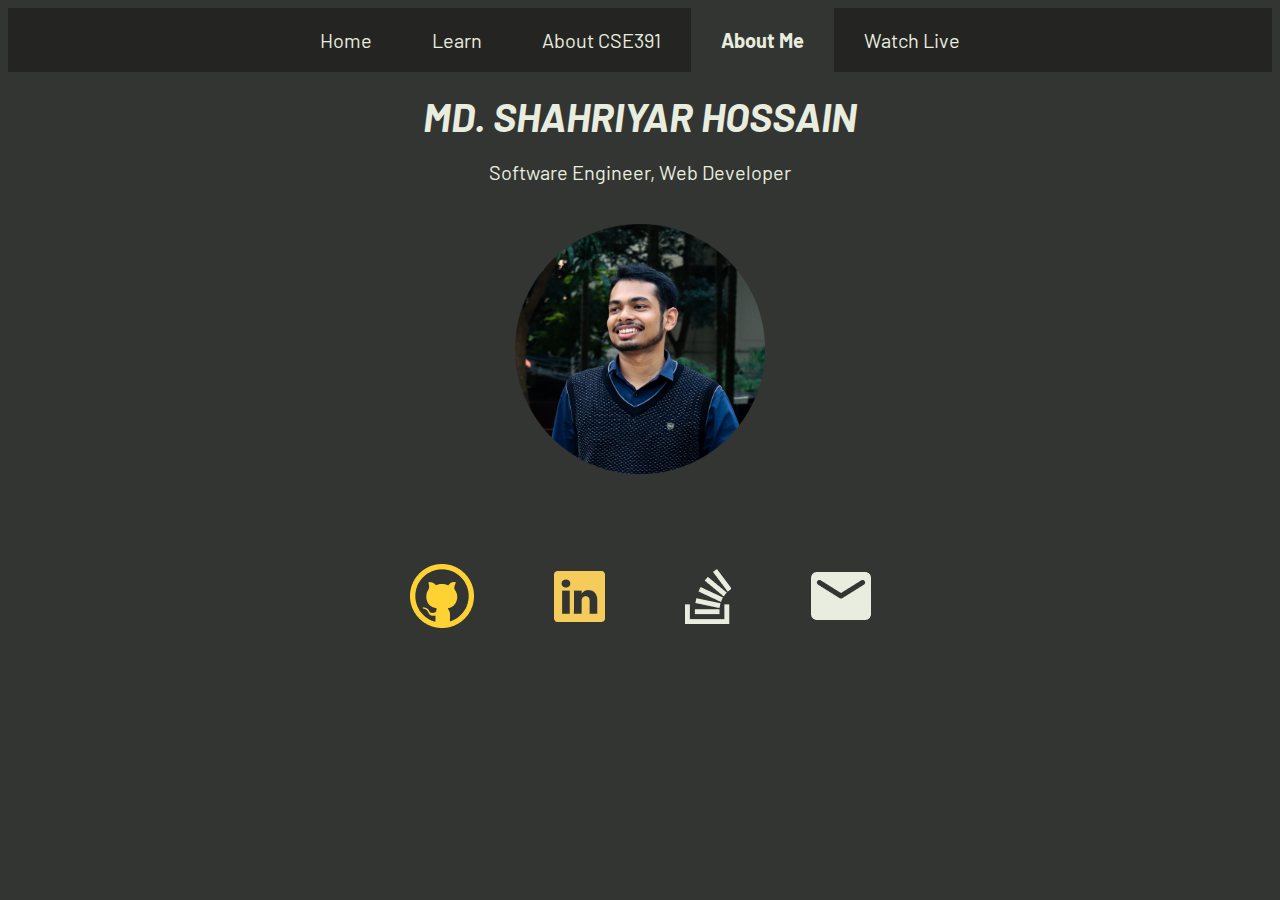
==== about_me.html @ 0bf864ba "Add links and update profile page" ====
<!DOCTYPE html>
<html lang="en" dir="ltr">

<head>
    <link rel="stylesheet" href="/css/master.css">
    <meta charset="utf-8">
    <title>About Me</title>
</head>

<body>
    <ul class="navbar">
        <li><a class="navbar-item" href="home.html">Home</a></li>
        <li><a class="navbar-item" href="learn.html">Learn</a></li>
        <li><a class="navbar-item" href="about_course.html">About CSE391</a></li>
        <li><a class="active navbar-item" href="#">About Me</a></li>
        <li><a class="navbar-item" href="watch_live.html">Watch Live</a></li>
    </ul>

    <section class="name-section">
        <div class="title">MD. SHAHRIYAR HOSSAIN</div>
        <div class="subtitle">
            Software Engineer, Web Developer
        </div>
    </section>

    <section class="image-section">
        <img class="mypic" src="/assets/myself.png" alt="">
    </section>

    <section class="icon-section">
        <div>
            <a href="https://github.com/ShahriyarHussain"><img src="/assets/github_icon.png" alt=""></a>
        </div>
        <div>
            <a href="https://www.linkedin.com/in/md-shahriyar-hossain/"><img src="/assets/linkedin_icon.png" alt=""></a>
        </div>
        <div>
            <a href="https://stackoverflow.com/users/10148061/shahriyarhossain"><img src="/assets/so_icon.png" alt=""></a>
        </div>
        <div>
            <a href="mailto:w0ibznn0n@relay.firefox.com"><img src="/assets/mail_icon.png" alt=""></a>
        </div>
    </section>

    <section>

    </section>

</body>

</html>
---- css/master.css ----
@import url('https://fonts.googleapis.com/css2?family=Barlow:ital,wght@0,300;0,400;0,500;0,600;0,700;1,300;1,400;1,500;1,600;1,700&display=swap');

body {
    background-color: #333533;
    font-family: 'Barlow';
}

a {
    display: block;
    text-decoration: none;
}

ul {
    list-style-type: none;
}

h1 {
    font-weight: bolder;
    font-size: 40px;
    padding: 20px;
    margin: 20px;
    text-align: center;
    color: #E8EDDF;
}

.navbar {
    padding: 0;
    margin: 0;
    overflow: hidden;
    background-color: #242423;
    font-size: 20px;
    display: flex;
    justify-content: center;
    position: sticky;
    top: 0;
}

.navbar-item {
    padding: 20px;
    padding-left: 30px;
    padding-right: 30px;
    color: #E8EDDF;
    transition: background-color 300ms ease-in-out;
}

.navbar-item:hover {
    background-color: #111111;

}

.active {
    font-weight: bold;
    background-color:  #333533;

}

.image-resizer {
    height: 900px;
    width: 100%;
}

.text-image-section {
    margin: 0;
    padding: 0;
    position: relative;
    text-align: center;
    color: #ffffff;
    transition: all 1s ease-in;
}

.centered {
    position: absolute;
    top: 40%;
    left: 53%;
    transform: translate(-50%,-50%);
    font-size: 3em;
}

.shade {
  width: 100%;
  height: 100%;
  background: rgba(0,0,0,0.5);
  position: absolute;
  top: 0;
  left: 0;
}

.list-section {
    background-color: #252422;
    border-radius: 10px;
    padding: 20px;
    width: 100%;
    display: flex;
    flex-direction: column;
    justify-content: center;
    align-items: center;
}

.list-title {
    padding: 20px;
    margin: 20px;
    font-size: 2em;
    font-weight: bolder;
    text-align: center;
    color: #e8eddf;
}



.book-link {
    padding: 15px;
    background-color: #f5cb5c;
    margin: 15px;
    border-radius: 8px;
    font-size: 20px;
    font-weight: normal;
    text-align: left;
}

.book-link-item {
    display: flex;
    width: 100%;
    height: auto;
}

.book-item {
    width: 85%;
    padding-right: 5px;
}

footer {
    background-color: #242423;

}

.book-link div div img {
    height: 32px;
}

.name-section {
    color: #e8eddf;
    text-align: center;
    padding: 20px;
}

.title {
    font-size: 40px;
    font-weight: bold;
    font-style: italic;
}

.subtitle {
    font-size: 20px;
    font-weight: normal;
    padding-top: 20px;
}

.image-section {
    display: flex;
    justify-content: center;
    align-items: center;
    padding: 20px;
}

.mypic {
    width: 250px;
    height: 250px;
}

.book-list {
    display: flex;
}

.icon-section {
    display: flex;
    padding: 30px;
    justify-content: center;
    align-items: center;
}

.icon {
    padding-right: 40px;
}

.icon-section div img {
    padding: 40px;
}

#lastModified {
    font-size: 10px;
    color: #f5cb5c;
    text-align: center;
    padding: 10px;
    margin: 10px;
}
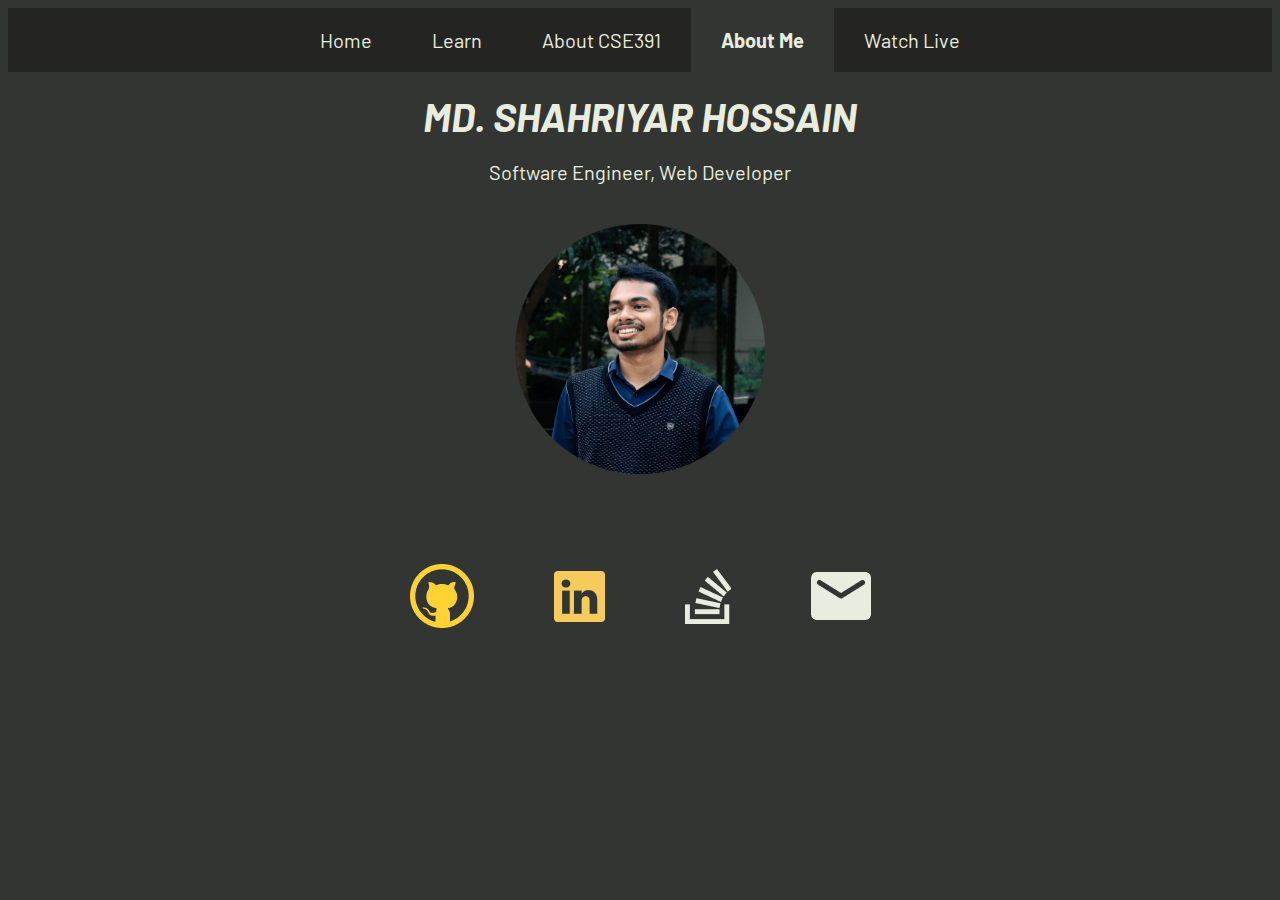
==== commit 91af514a: "Reduce Image Size" ====
--- a/about_me.html
+++ b/about_me.html
@@ -24,7 +24,7 @@
     </section>
 
     <section class="image-section">
-        <img class="mypic" src="/assets/myself.png" alt="">
+        <img class="mypic" src="/assets/myself-min.png" alt="">
     </section>
 
     <section class="icon-section">
@@ -48,4 +48,4 @@
 
 </body>
 
-</html>+</html>
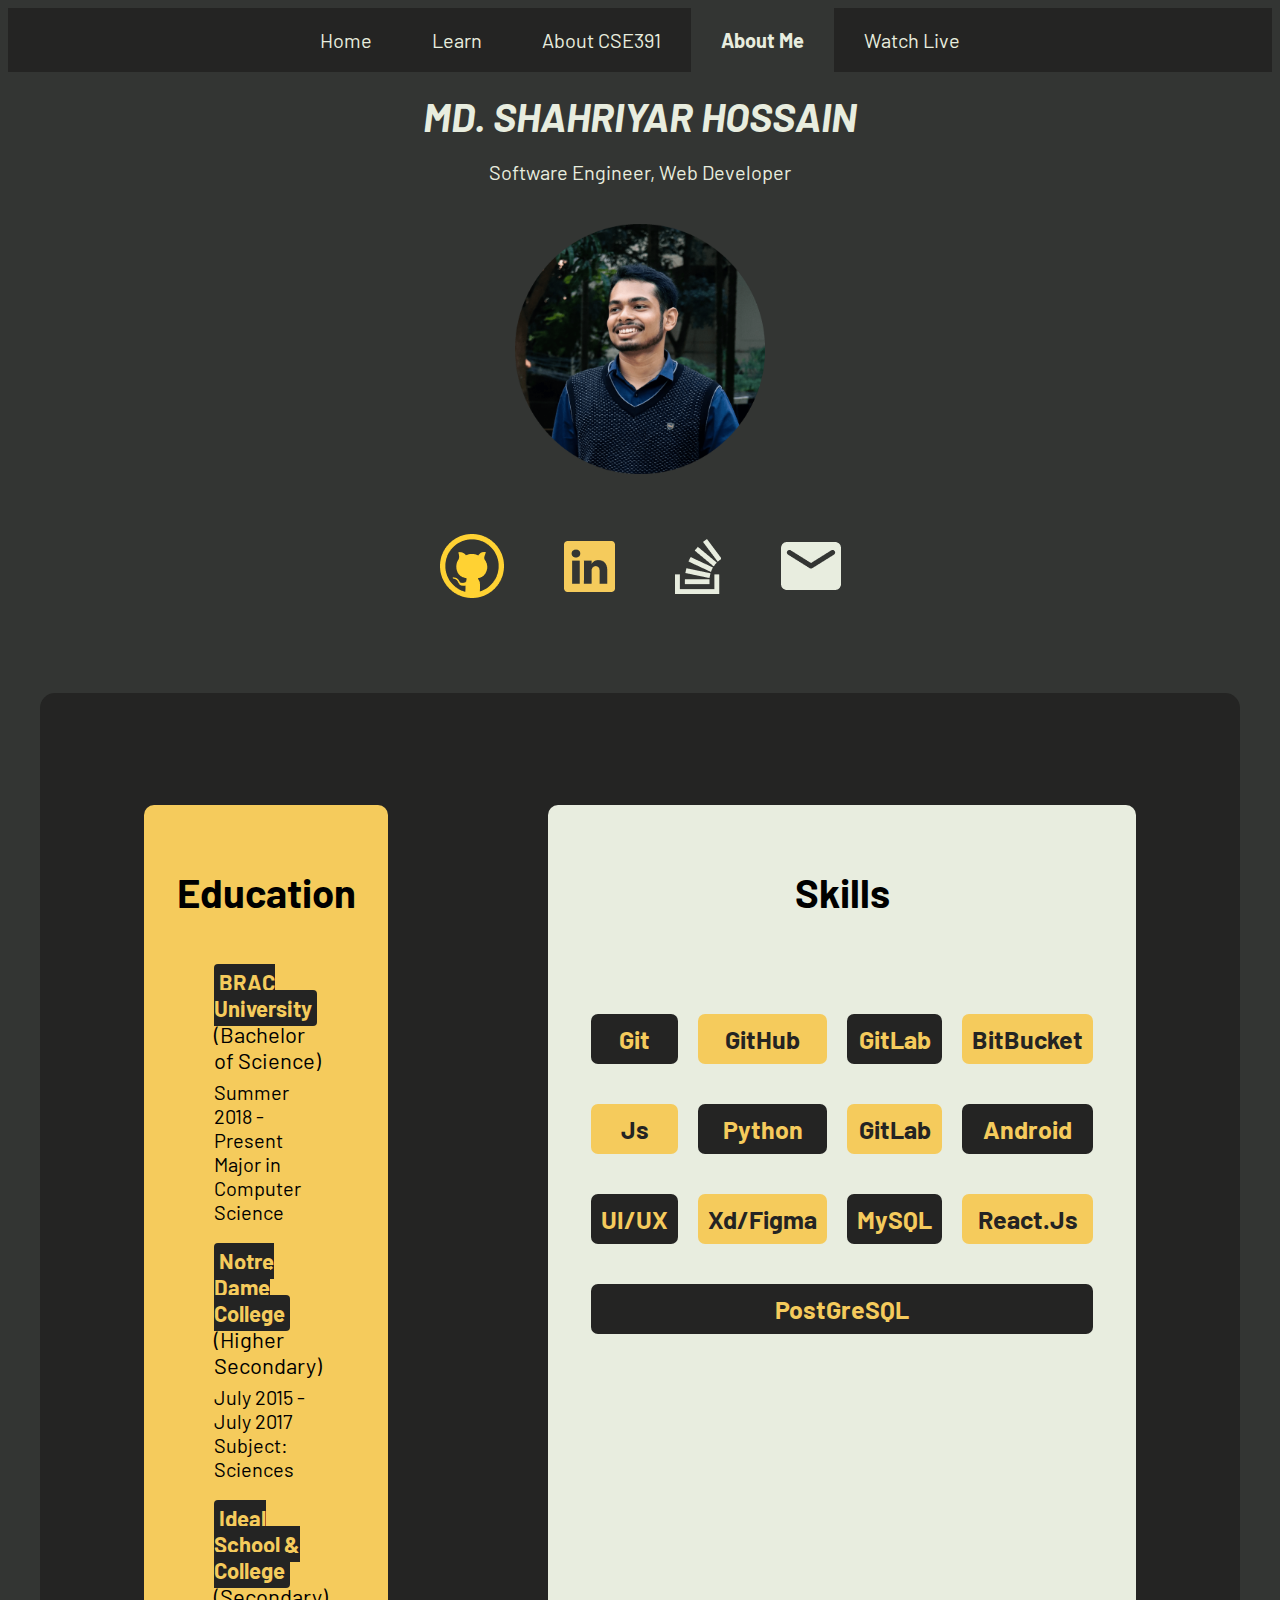
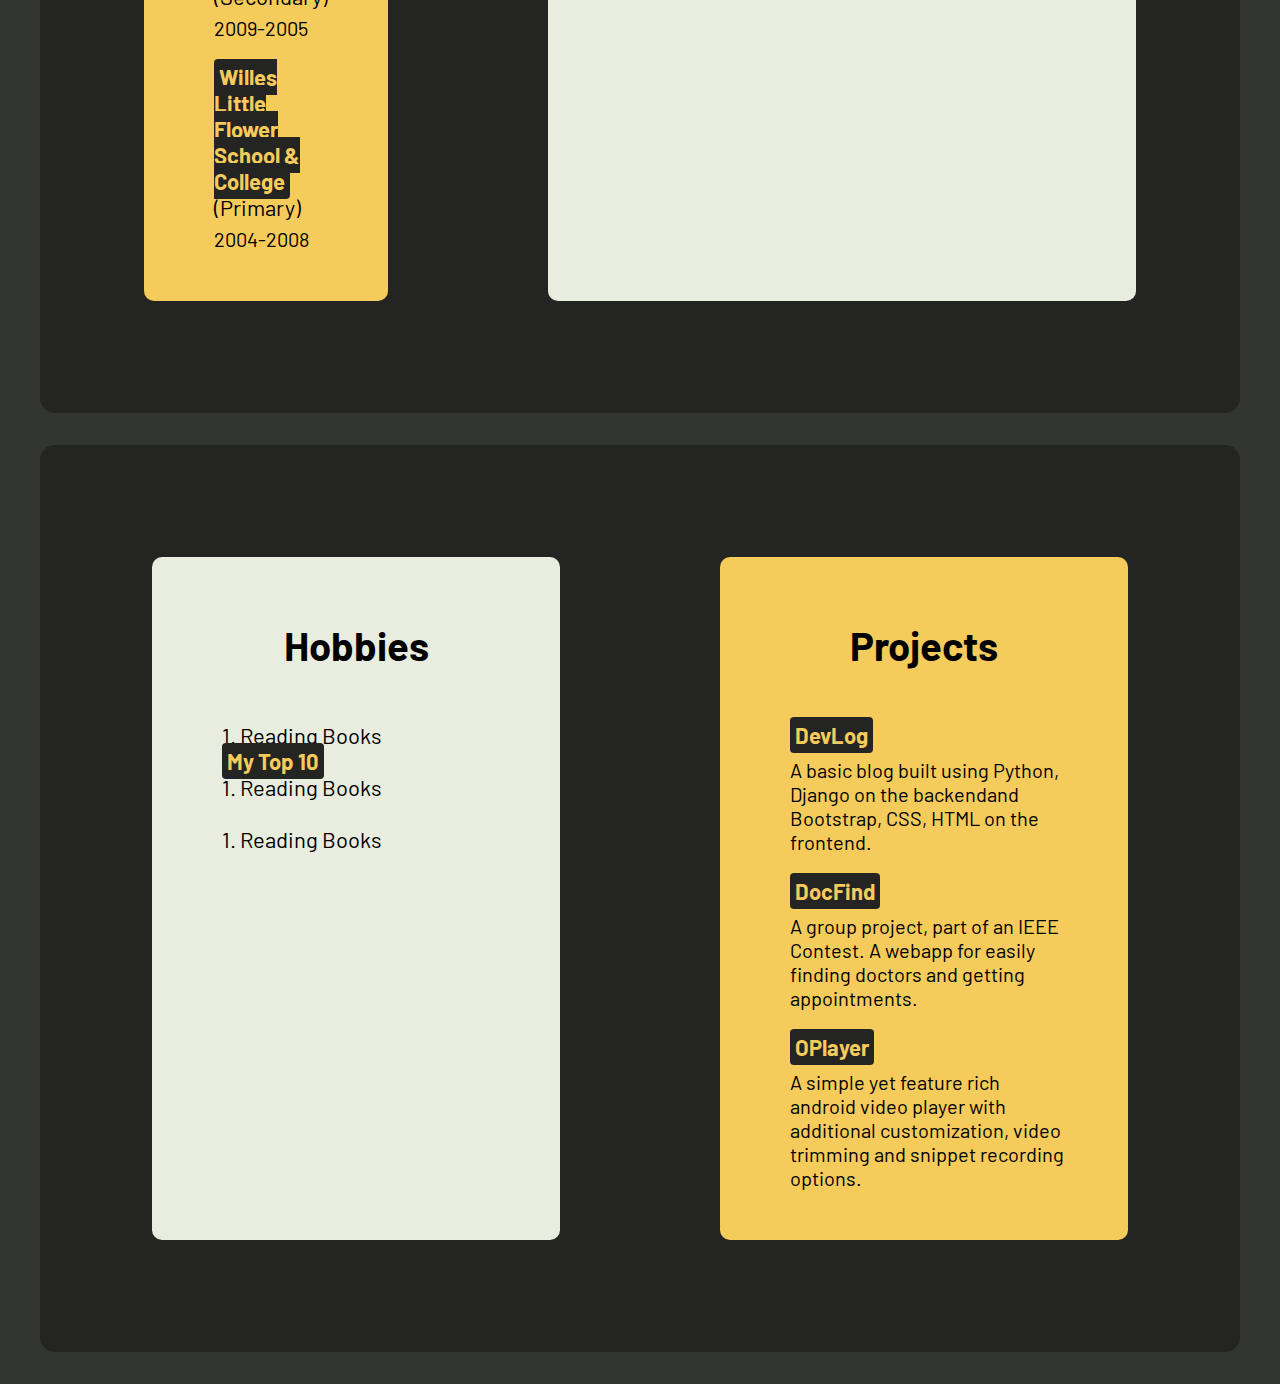
==== commit fd005bbe: "Finish About Me Page" ====
--- a/about_me.html
+++ b/about_me.html
@@ -42,8 +42,139 @@
         </div>
     </section>
 
-    <section>
+    <section class="info-section">
+        <div class="info-section-container">
+            <div>
+                <h4>Education</h4>
+                <ul>
+                    <li>
+                        <div class="school-name">
+                        <div class="dark-button">BRAC University</div> (Bachelor of Science) <br/>
+                        </div>
+                        <div style="font-size: 20px;">
+                        <div class="school-time">Summer 2018 - Present</div>
+                        <div class="school-subject">Major in Computer Science</div> <br />
+                    </li>
+                    <li>
+                        <div class="school-name">
+                        <div class="dark-button">Notre Dame College</div> (Higher Secondary) <br/>
+                        </div>
+                        <div style="font-size: 20px;">
+                        <div class="school-time">July 2015 - July 2017</div>
+                        <div class="school-subject">Subject: Sciences</div> <br />
+                    </li>
+                    <li>
+                        <div class="school-name">
+                        <div class="dark-button">Ideal School & College</div> (Secondary) <br/>
+                        </div>
+                        <div style="font-size: 20px;">
+                        <div class="school-time">2009-2005</div> <br/>
+                    </li>
+                    <li>
+                        <div class="school-name">
+                        <div class="dark-button">Willes Little Flower School & College</div> (Primary) <br/>
+                        </div>
+                        <div style="font-size: 20px;">
+                        <div class="school-time">2004-2008</div> <br/>
+                        <div>
+                    </li>
+                </ul>
+            </div>
+        </div>
 
+        <div class="info-section-container-white">
+
+            <div>
+                <h4>Skills</h4>
+                <table>
+                    <tr>
+                        <td class="td-yellow">Git</td>
+                        <td class="td-dark">GitHub</td>
+                        <td class="td-yellow">GitLab</td>
+                        <td class="td-dark">BitBucket</td>
+                    </tr>
+                    <tr>
+                        <td class="td-dark">Js</td>
+                        <td class="td-yellow">Python</td>
+                        <td class="td-dark">GitLab</td>
+                        <td class="td-yellow">Android</td>
+                    </tr>
+                    <tr>
+                        <td class="td-yellow">UI/UX</td>
+                        <td class="td-dark">Xd/Figma</td>
+                        <td class="td-yellow">MySQL</td>
+                        <td class="td-dark">React.Js</td>
+                    </tr>
+                    <tr style="width: 100%">
+                        <td  class="td-yellow"colspan="5" style="text-align: center;">PostGreSQL</td>
+                    </tr>
+                </table>
+            </div>
+        </div>
+    </section>
+
+    <section class="info-section">
+        <div class="info-section-container-white-2">
+            <div>
+                <h4>Hobbies</h4>
+                <ul>
+                    <li >
+                        <div class="school-name">
+                        <div>1. Reading Books </div>
+                        <div class="dark-button">
+                            My Top 10
+                        </div>
+                        <br/>
+                        </div>
+                    </li>
+                    <li>
+                        <div class="school-name">
+                        <div>1. Reading Books </div>  <br/>
+                        </div>
+                    </li>
+                    <li>
+                        <div class="school-name">
+                        <div>1. Reading Books </div>  <br/>
+                        </div>
+                    </li>
+                </ul>
+            </div>
+        </div>
+
+        <div class="info-section-container">
+            <div>
+                <h4>Projects</h4>
+                <ul>
+                    <li>
+                        <div class="school-name">
+                        <div class="dark-button">DevLog</div><br/>
+                        </div>
+                        <div style="font-size: 20px;">
+                        <div class="project-desc">A basic blog built using Python,
+                            Django on the backendand  Bootstrap, CSS, HTML on the frontend.
+                        </div> <br />
+                    </li>
+                    <li>
+                        <div class="school-name">
+                        <div class="dark-button">DocFind</div><br/>
+                        </div>
+                        <div style="font-size: 20px;">
+                        <div class="project-desc">A group project, part of an IEEE Contest.
+                            A webapp for easily finding doctors and getting appointments.
+                        </div> <br />
+                    </li>
+                    <li>
+                        <div class="school-name">
+                        <div class="dark-button">OPlayer</div><br/>
+                        </div>
+                        <div style="font-size: 20px;">
+                        <div class="project-desc">A simple yet feature rich android video player
+                            with additional customization, video trimming and snippet recording options.
+                        </div> <br />
+                    </li>
+                </ul>
+            </div>
+        </div>
     </section>
 
 </body>
--- a/css/master.css
+++ b/css/master.css
@@ -20,7 +20,7 @@
     padding: 20px;
     margin: 20px;
     text-align: center;
-    color: #E8EDDF;
+    color: #E8EDDF
 }
 
 .navbar {
@@ -59,6 +59,18 @@
     width: 100%;
 }
 
+.image-resizer-2 {
+    height: 700px;
+    width: 107%;
+    left: 0;
+}
+
+.image-resizer-3 {
+    height: 700px;
+    width: 100%;
+    left: 0;
+}
+
 .text-image-section {
     margin: 0;
     padding: 0;
@@ -66,6 +78,38 @@
     text-align: center;
     color: #ffffff;
     transition: all 1s ease-in;
+}
+
+.split-section {
+    display: flex;
+}
+
+.split-section-image {
+    left: 0;
+}
+
+.split-section-text {
+    text-align: center;
+    color: #e8eddf;
+    padding: 3em;
+    font-size: 30px;
+    width: 50%;
+    justify-content: center;
+}
+
+.text-left {
+    margin-left: 35px;
+}
+
+.text-right {
+
+    margin-right: 35px;
+}
+
+.full-width-section {
+    display: flex;
+    justify-content: center;
+    background-color: #242423;
 }
 
 .centered {
@@ -73,7 +117,7 @@
     top: 40%;
     left: 53%;
     transform: translate(-50%,-50%);
-    font-size: 3em;
+    font-size: 40px;
 }
 
 .shade {
@@ -89,7 +133,7 @@
     background-color: #252422;
     border-radius: 10px;
     padding: 20px;
-    width: 100%;
+    width: 98%;
     display: flex;
     flex-direction: column;
     justify-content: center;
@@ -104,6 +148,7 @@
     text-align: center;
     color: #e8eddf;
 }
+
 
 
 
@@ -133,8 +178,14 @@
 
 }
 
-.book-link div div img {
-    height: 32px;
+
+.book-link div div a img {
+    transition: all 1s ease-in-out;
+}
+
+.book-link div div a img:hover {
+    height: 42px;
+    width: 82px;
 }
 
 .name-section {
@@ -182,13 +233,207 @@
     padding-right: 40px;
 }
 
+.icon-section div {
+    padding: 20px;
+    padding-top: 10px;
+}
+
 .icon-section div img {
+    padding: 10px;
+    padding-top: 0px;
+}
+
+.split-section-text p a {
+    color: #f5cb5c;
+}
+
+.button-container {
+    display: flex;
+    justify-content: center;
+}
+
+.button {
+    background-color: #f5cb5c;
+    font-size: 20px;
+    border-radius: 7px;
+    padding: 16px;
+    width: 50%;
+    margin-left: 30px;
+}
+
+.button a {
+    color: #242423;
+    transition: all 200ms ease-in-out;
+}
+
+.button a:hover {
+    color: white;
+    font-weight: bold;
+
+}
+
+.book-link-item. div a img {
+    height: 100px;
+    width: auto;
+}
+
+.info-section {
+    background-color: #242423;
+    display: flex;
+    padding: 2em;
+    margin: 2em;
+    border-radius: 15px;
+    justify-content: center;
+}
+
+.info-section-container {
+    background-color: #f5cb5c;
+    padding: 10px;
+    margin: 5em;
+    border-radius: 10px;
+    width: 50%;
+}
+
+.info-section-container-white {
+    background-color: #e8eddf;
+    padding: 10px;
+    margin: 5em;
+    border-radius: 10px;
+    width: 50%;
+    display: flex;
+    justify-content: center;
+}
+
+.info-section-container-white-2 {
+    background-color: #e8eddf;
+    padding: 10px;
+    margin: 5em;
+    border-radius: 10px;
+    width: 50%;
+}
+
+.info-section-container div h4 {
+    text-align: center;
+    font-size: 40px;
+    font-weight: bolder;
+}
+
+.info-section-container-white div h4 {
+    text-align: center;
+    font-size: 40px;
+    font-weight: bolder;
+}
+
+.info-section-container-white-2 div h4 {
+    text-align: center;
+    font-size: 40px;
+    font-weight: bolder;
+}
+
+
+.dark-button {
+    display: inline;
+    background-color: #242423;
+    color: #f5cb5c;
+    padding: 5px;
+    border-radius: 4px;
+    font-weight: bold;
+    border: 5px;
+    margin-right: 7px;
+
+}
+
+.school-name {
+    font-size: 22px;
+    padding-right: 30px;
+    padding-left: 10px;
+    margin-right: 20px;
+    margin-left: 10px;
+}
+
+.school-time {
+    padding: 0px;
+    font-weight: light;
+    margin-top: 7px;
+    padding-right: 30px;
+    padding-left: 10px;
+    margin-right: 20px;
+    margin-left: 10px;
+
+}
+
+.school-subject {
+    padding: 0px;
+    font-weight: normal;
+    padding-right: 30px;
+    padding-left: 10px;
+    margin-right: 20px;
+    margin-left: 10px;
+}
+
+table {
     padding: 40px;
-}
-
-#lastModified {
-    font-size: 10px;
+    padding-top: 5px;
+    margin-top: 10px;
+    border-spacing: 20px 40px;
+}
+
+tr {
+    padding: 40px;
+    margin: 40px;
+}
+
+td {
+
+}
+
+.td-yellow {
+    font-size: 25px;
+    text-align: center;
+    background-color: #242423;
     color: #f5cb5c;
+    padding: 10px;
+    border-radius: 7px;
+    font-weight: bold;
+    margin: 20px;
+}
+
+.td-dark {
+    font-size: 25px;
+    text-align: center;
+    background-color: #f5cb5c;
+    color: #242423;
+    padding: 10px;
+    border-radius: 7px;
+    font-weight: bold;
+    margin: 20px;
+}
+
+.hobbies-link-item {
+    display: flex;
+    width: 100%;
+    height: auto;
+}
+
+.hobbies-book-item {
+    width: 85%;
+    padding-right: 5px;
+}
+
+.project-desc {
+    padding: 0px;
+    font-weight: normal;
+    margin-top: 10px;
+    padding-right: 30px;
+    padding-left: 10px;
+    margin-right: 20px;
+    margin-left: 10px;
+
+}
+
+#last-modified {
+    font-size: 40px;
+    color: #f5cb5c;
     text-align: center;
     padding: 10px;
     margin: 10px;
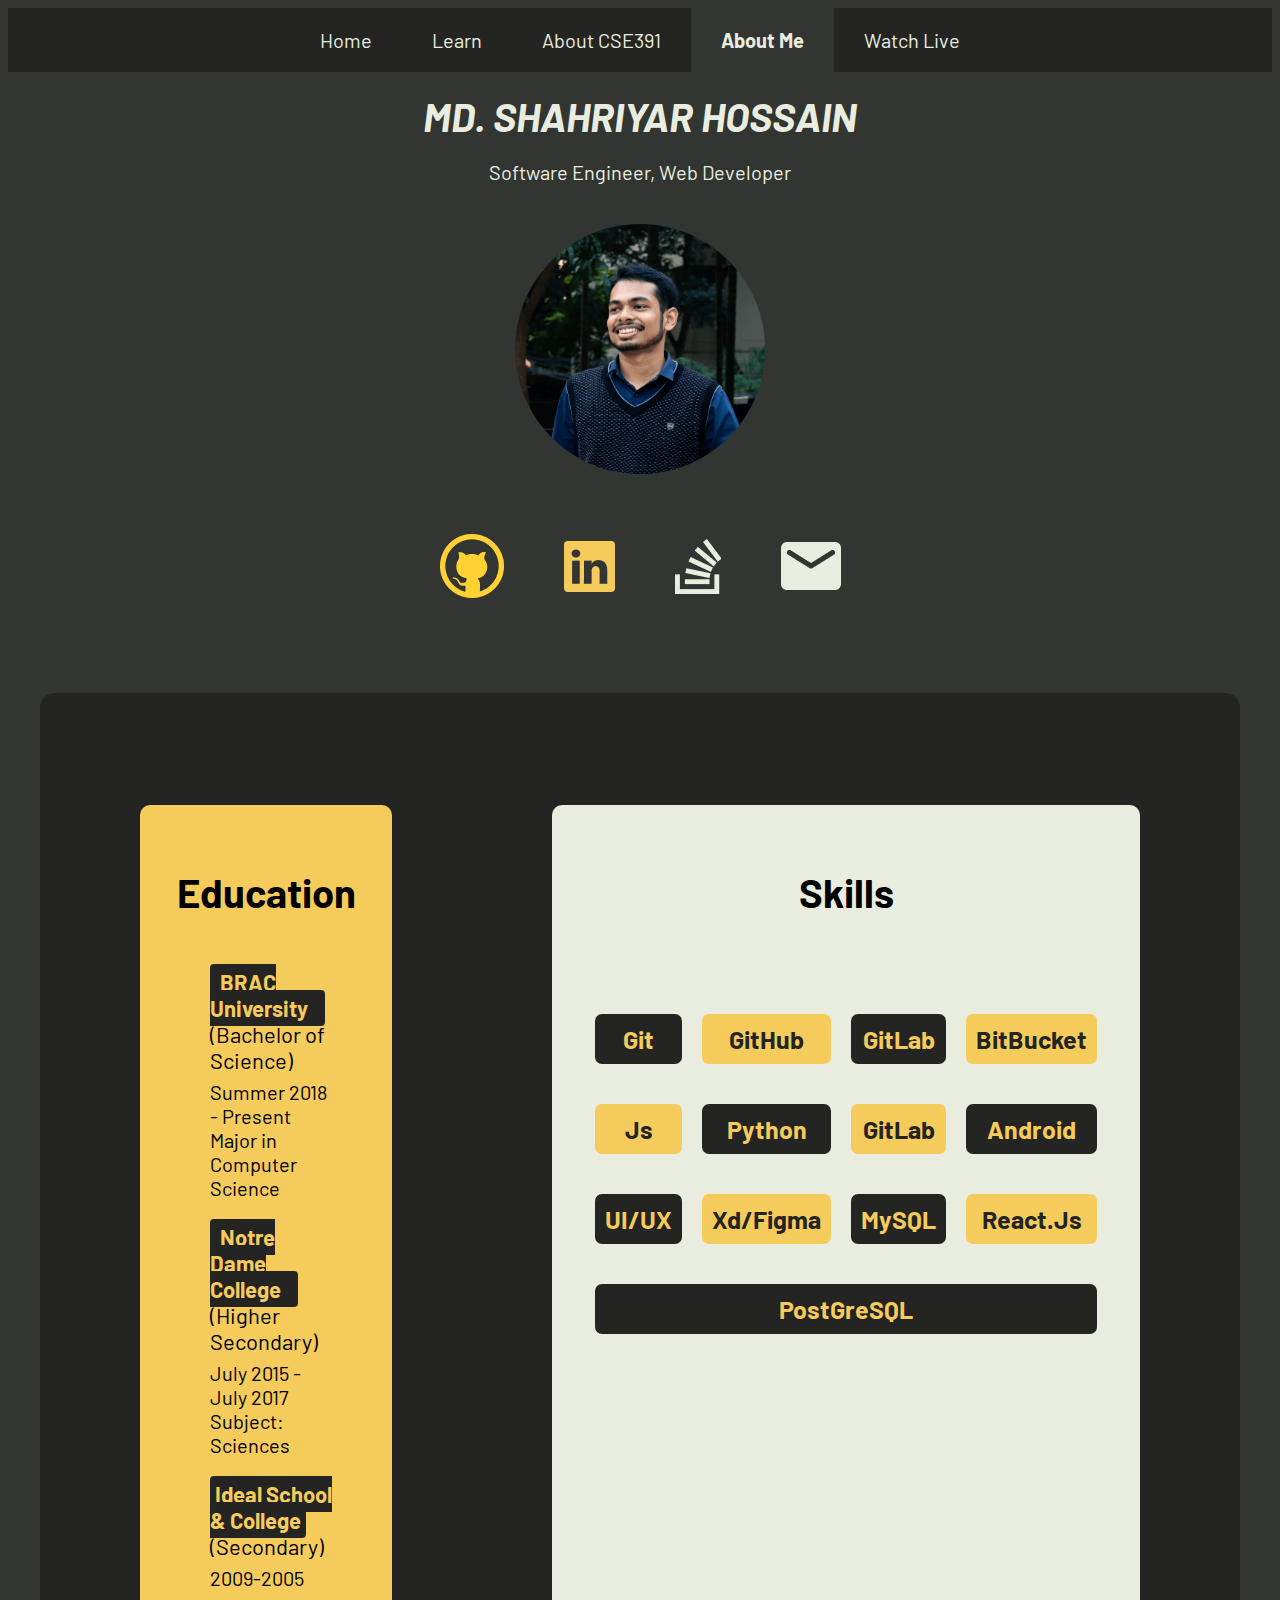
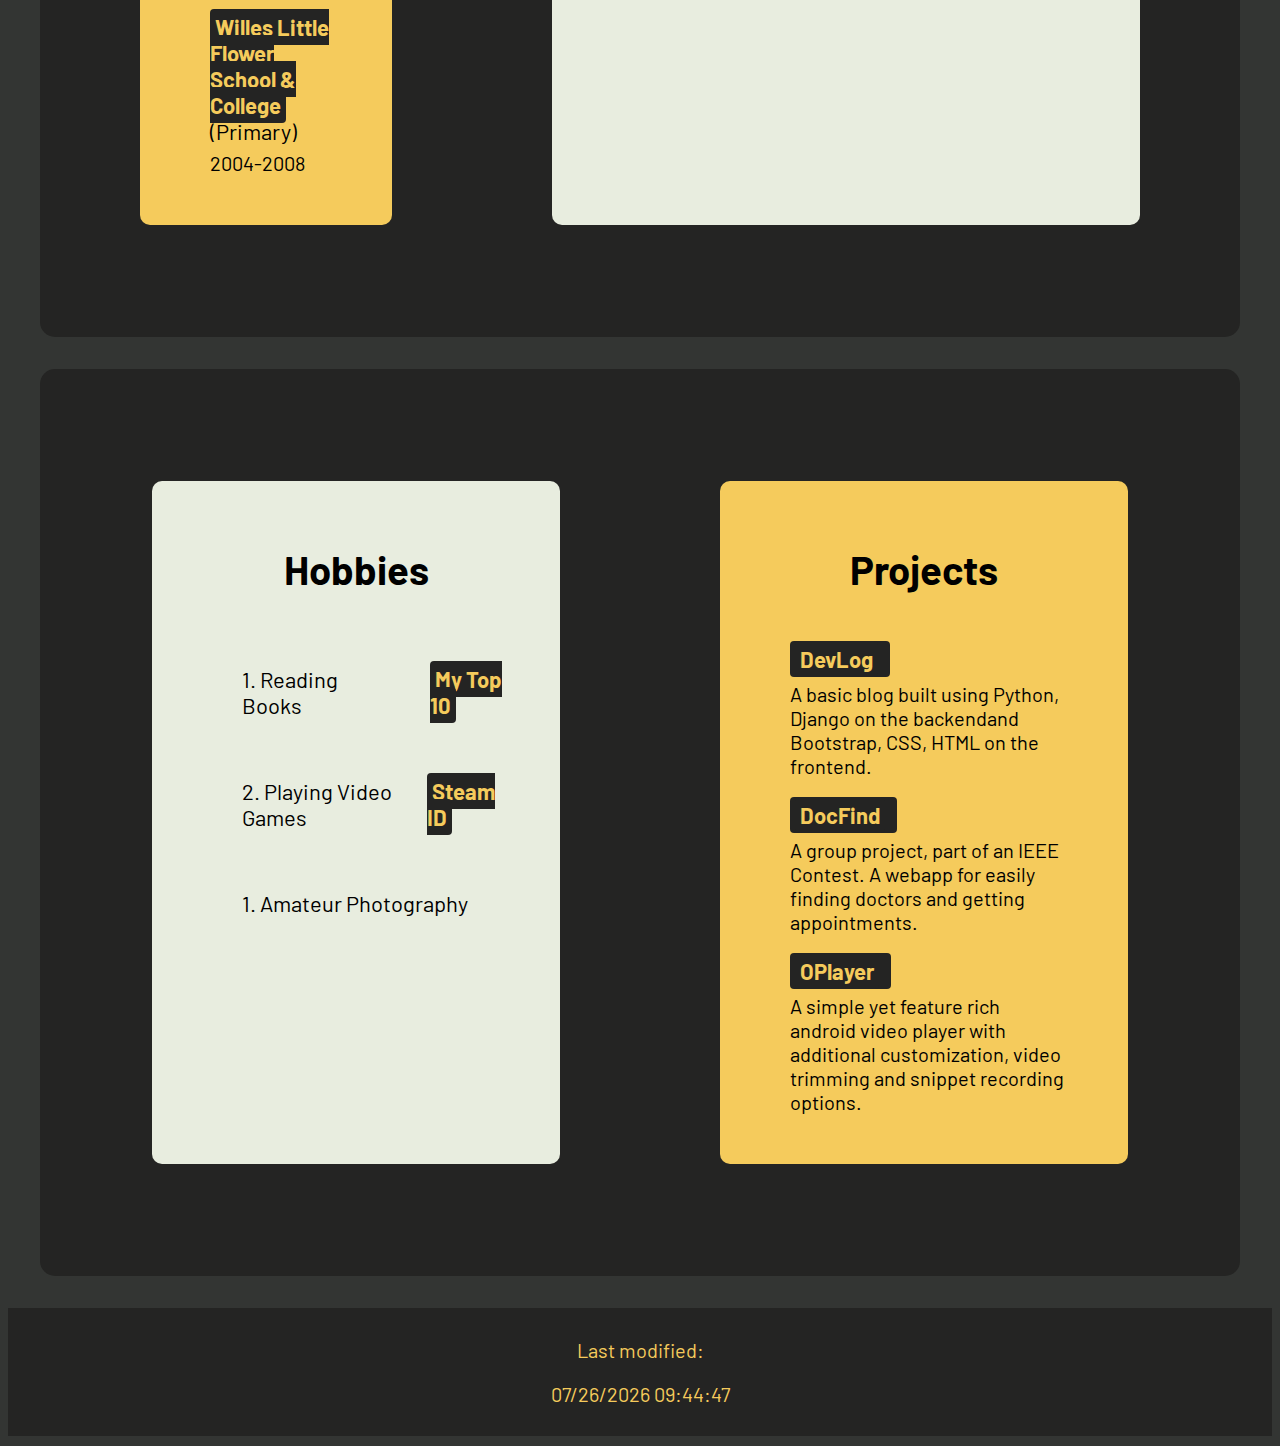
==== commit 1bc7d86b: "Finalize Project" ====
--- a/about_me.html
+++ b/about_me.html
@@ -49,7 +49,10 @@
                 <ul>
                     <li>
                         <div class="school-name">
-                        <div class="dark-button">BRAC University</div> (Bachelor of Science) <br/>
+                        <div class="dark-button">
+                            <a href="https://www.bracu.ac.bd/" target="_blank" class="dark-button">BRAC University</a>
+
+                        </div> (Bachelor of Science) <br/>
                         </div>
                         <div style="font-size: 20px;">
                         <div class="school-time">Summer 2018 - Present</div>
@@ -57,7 +60,9 @@
                     </li>
                     <li>
                         <div class="school-name">
-                        <div class="dark-button">Notre Dame College</div> (Higher Secondary) <br/>
+                        <div class="dark-button">
+                            <a href="https://ndc.edu.bd/" target="_blank" class="dark-button">Notre Dame College</a></div>
+                            (Higher Secondary) <br/>
                         </div>
                         <div style="font-size: 20px;">
                         <div class="school-time">July 2015 - July 2017</div>
@@ -118,23 +123,30 @@
             <div>
                 <h4>Hobbies</h4>
                 <ul>
-                    <li >
-                        <div class="school-name">
-                        <div>1. Reading Books </div>
-                        <div class="dark-button">
-                            My Top 10
+                    <li>
+                        <div class="hobbies">
+                            <div style="margin-right: 50px;">
+                                1. Reading Books
+                            </div>
+                            <div style="margin-left: 20px;">
+                                <a class="dark-button" href="learn.html">My Top 10</a>
+                            </div>
+                            <br/>
+                        </div>
+                    </li>
+                    <li>
+                        <div class="hobbies">
+                        <div style="margin-right: 10px;">2. Playing Video Games </div>
+                        <div>
+                            <a class="dark-button" href="https://steamcommunity.com/id/the_real_shs/" target="_blank">Steam ID</a>
                         </div>
                         <br/>
                         </div>
                     </li>
                     <li>
-                        <div class="school-name">
-                        <div>1. Reading Books </div>  <br/>
-                        </div>
-                    </li>
-                    <li>
-                        <div class="school-name">
-                        <div>1. Reading Books </div>  <br/>
+                        <div class="hobbies">
+                        <div style="margin-right: 30px;">1. Amateur Photography </div>
+                        <br/>
                         </div>
                     </li>
                 </ul>
@@ -147,7 +159,11 @@
                 <ul>
                     <li>
                         <div class="school-name">
-                        <div class="dark-button">DevLog</div><br/>
+                        <div class="dark-button" >
+                            <a class="dark-button" href="https://github.com/ShahriyarHussain/DevLog" target="_blank">
+                                DevLog
+                            </a>
+                        </div><br/>
                         </div>
                         <div style="font-size: 20px;">
                         <div class="project-desc">A basic blog built using Python,
@@ -156,7 +172,11 @@
                     </li>
                     <li>
                         <div class="school-name">
-                        <div class="dark-button">DocFind</div><br/>
+                        <div class="dark-button">
+                            <a class="dark-button" href="https://github.com/lazoft/docfind" target="_blank">
+                                DocFind
+                            </a>
+                        </div><br/>
                         </div>
                         <div style="font-size: 20px;">
                         <div class="project-desc">A group project, part of an IEEE Contest.
@@ -165,7 +185,11 @@
                     </li>
                     <li>
                         <div class="school-name">
-                        <div class="dark-button">OPlayer</div><br/>
+                        <div class="dark-button">
+                            <a class="dark-button" href="https://github.com/lazoft/Olosh-Player" target="_blank">
+                                OPlayer
+                            </a>
+                        </div><br/>
                         </div>
                         <div style="font-size: 20px;">
                         <div class="project-desc">A simple yet feature rich android video player
@@ -177,6 +201,16 @@
         </div>
     </section>
 
+    <footer>
+        <div class="lm">
+            <p>Last modified:</p>
+            <p id="last-modified"></p>
+        </div>
+    </footer>
+    <script type="text/javascript">
+        document.getElementById('last-modified').innerHTML = document.lastModified;
+    </script>
+
 </body>
 
 </html>
--- a/css/master.css
+++ b/css/master.css
@@ -338,7 +338,6 @@
     padding: 5px;
     border-radius: 4px;
     font-weight: bold;
-    border: 5px;
     margin-right: 7px;
 
 }
@@ -431,8 +430,20 @@
 
 }
 
-#last-modified {
-    font-size: 40px;
+.hobbies {
+    display: flex;
+    padding: 20px;
+    margin: 20px;
+    font-size: 22px;
+    justify-content: space-between;
+}
+
+.go-right {
+    align-items: flex-end;
+}
+
+.lm {
+    font-size: 20px;
     color: #f5cb5c;
     text-align: center;
     padding: 10px;
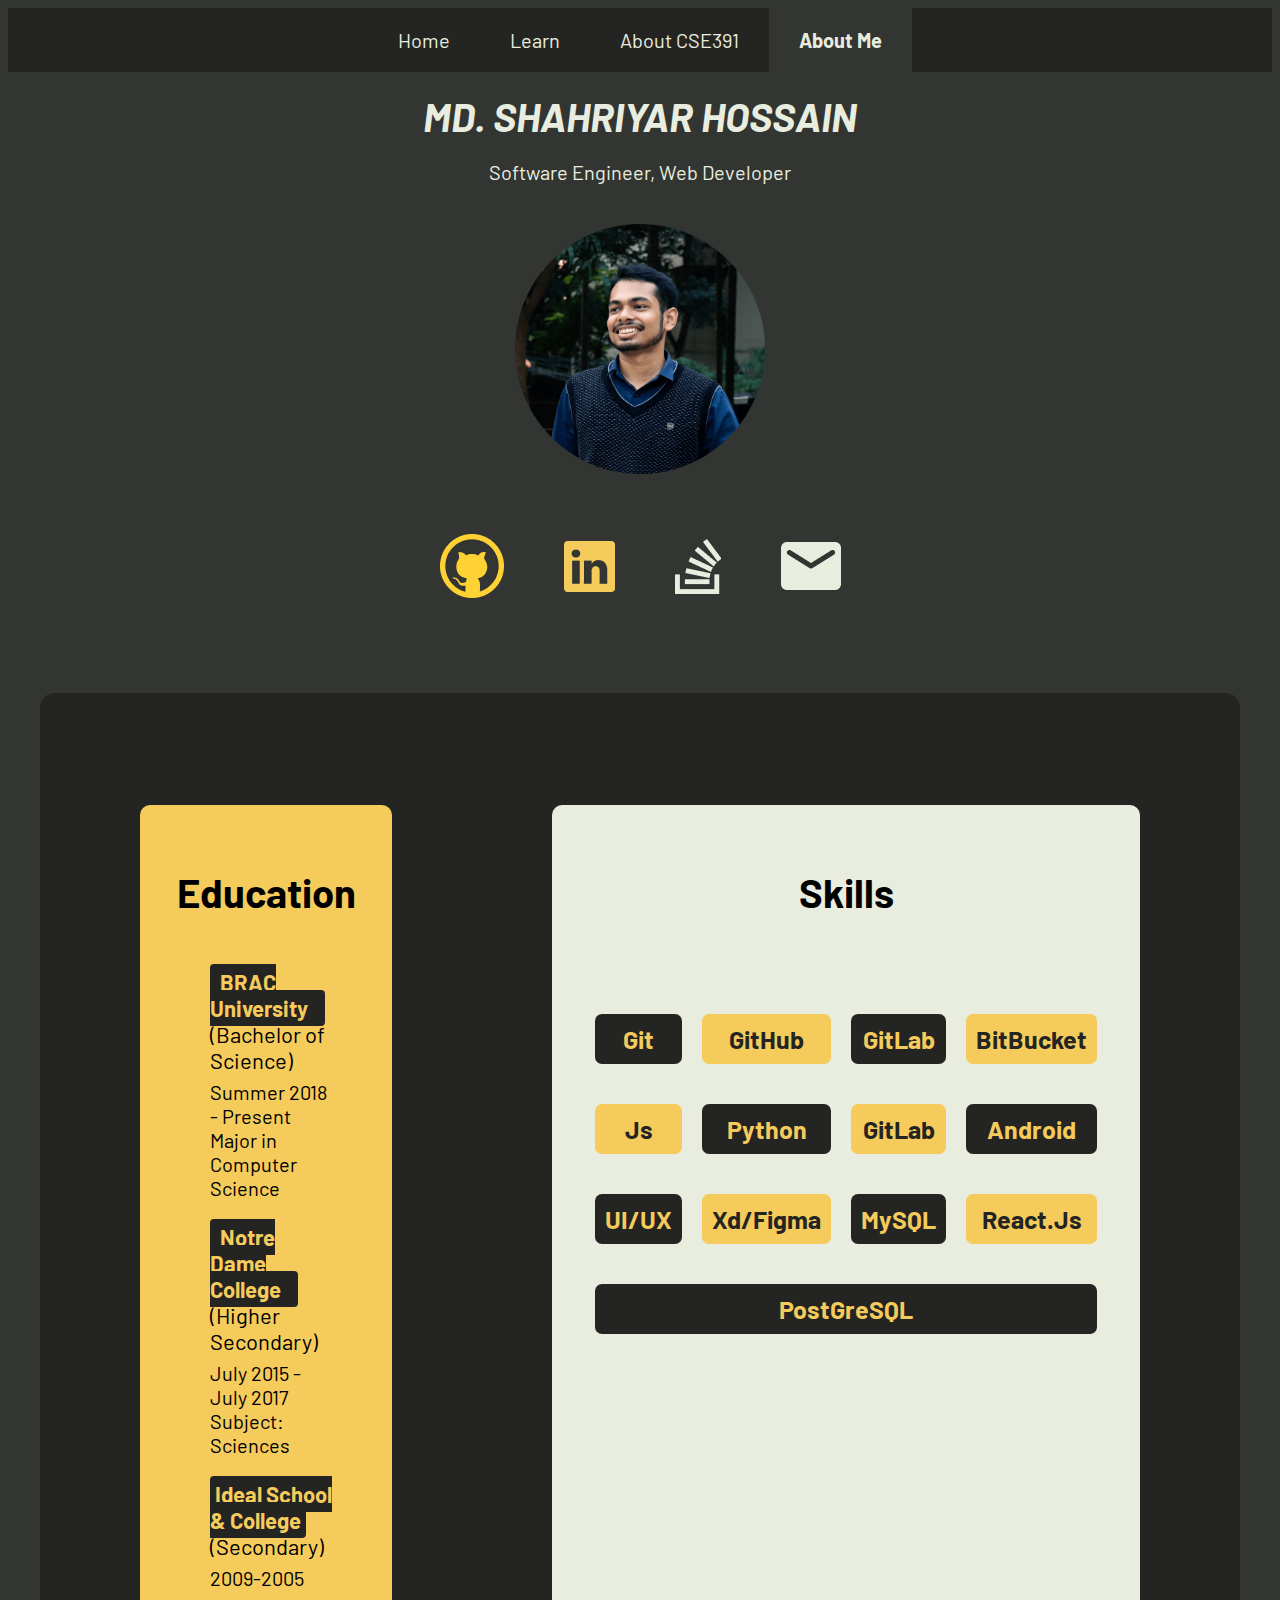
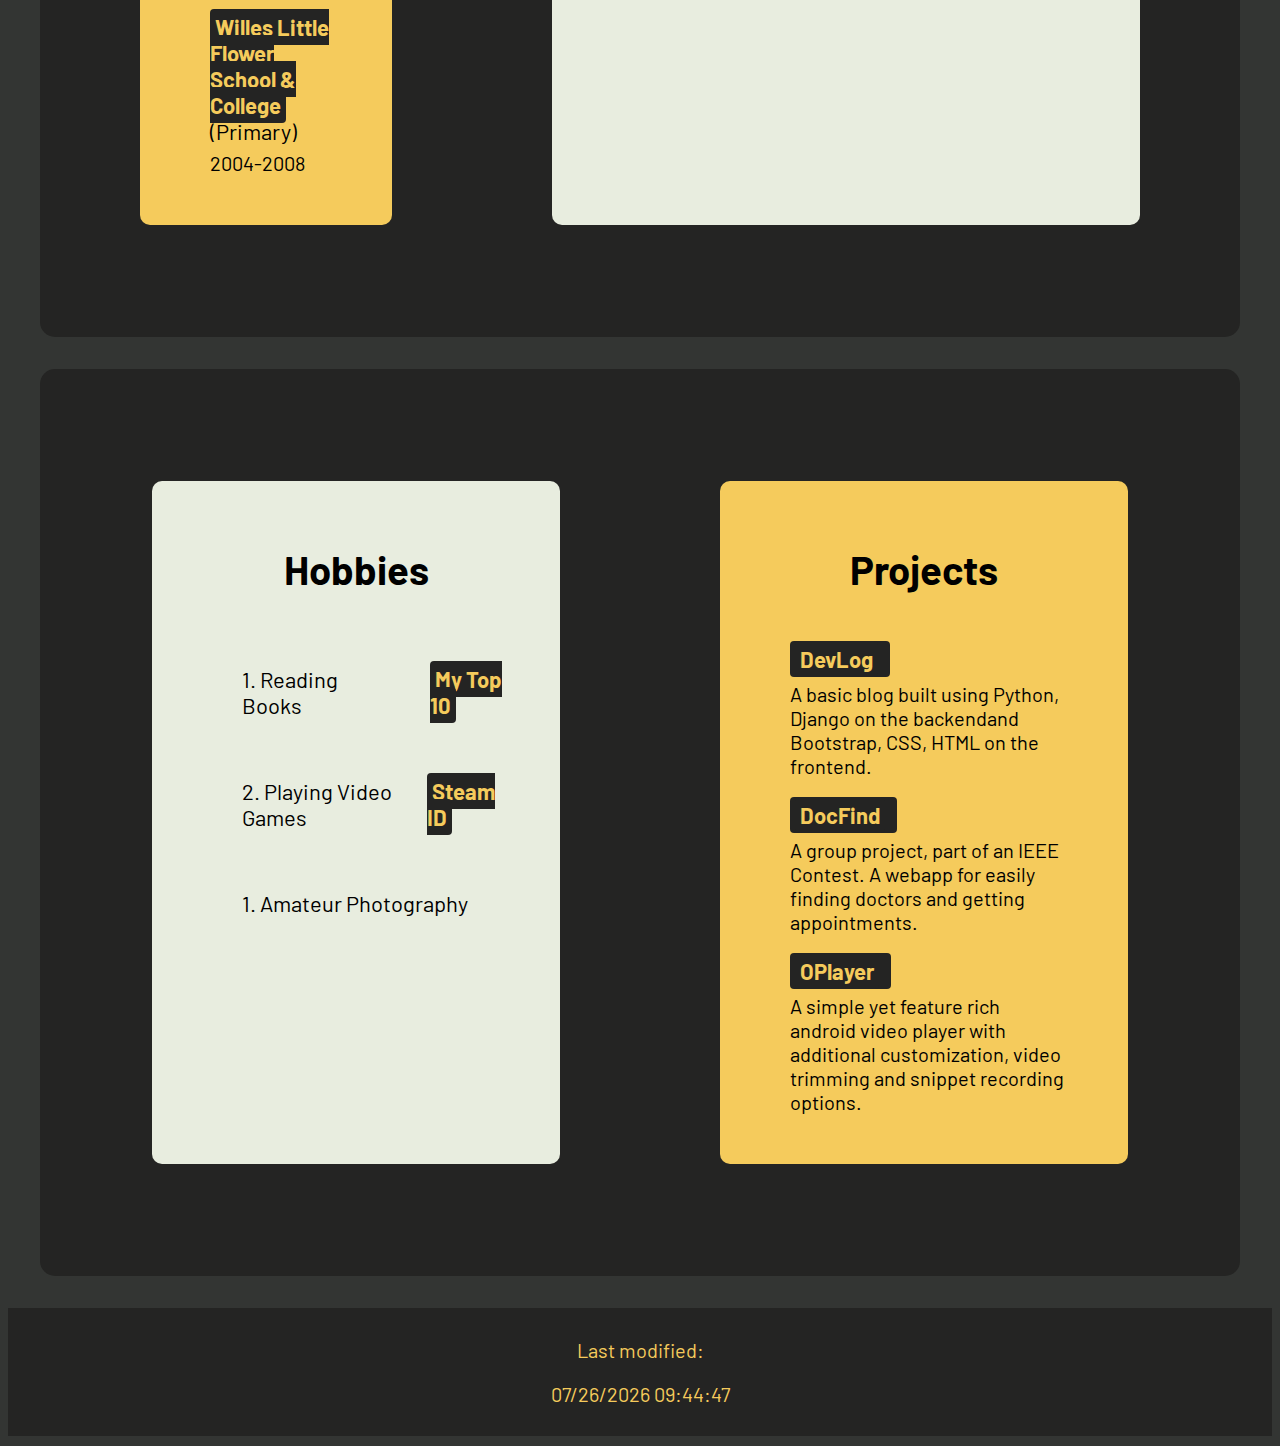
==== commit 19ace3a1: "Remove watch live from navbar" ====
--- a/about_me.html
+++ b/about_me.html
@@ -12,8 +12,7 @@
         <li><a class="navbar-item" href="home.html">Home</a></li>
         <li><a class="navbar-item" href="learn.html">Learn</a></li>
         <li><a class="navbar-item" href="about_course.html">About CSE391</a></li>
-        <li><a class="active navbar-item" href="#">About Me</a></li>
-        <li><a class="navbar-item" href="watch_live.html">Watch Live</a></li>
+        <li><a class="active navbar-item" href="#">About Me</a></li>        
     </ul>
 
     <section class="name-section">
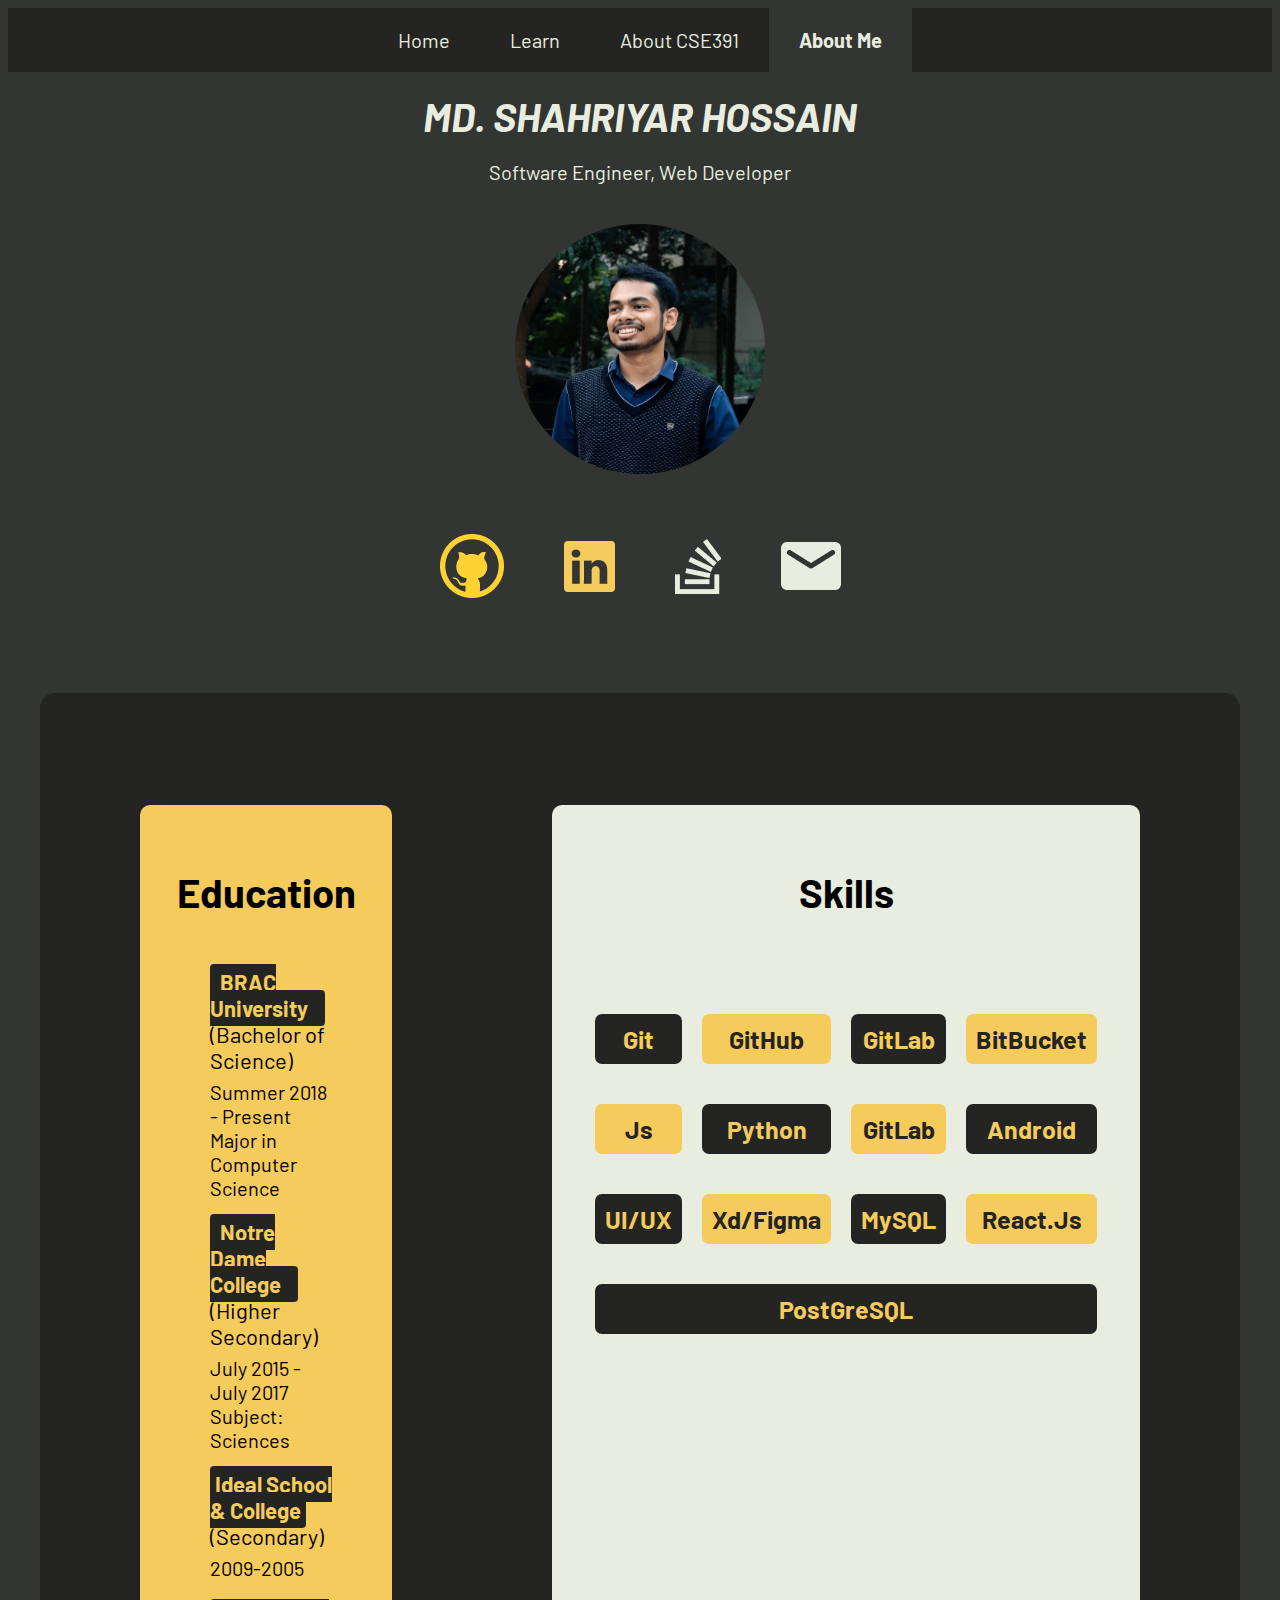
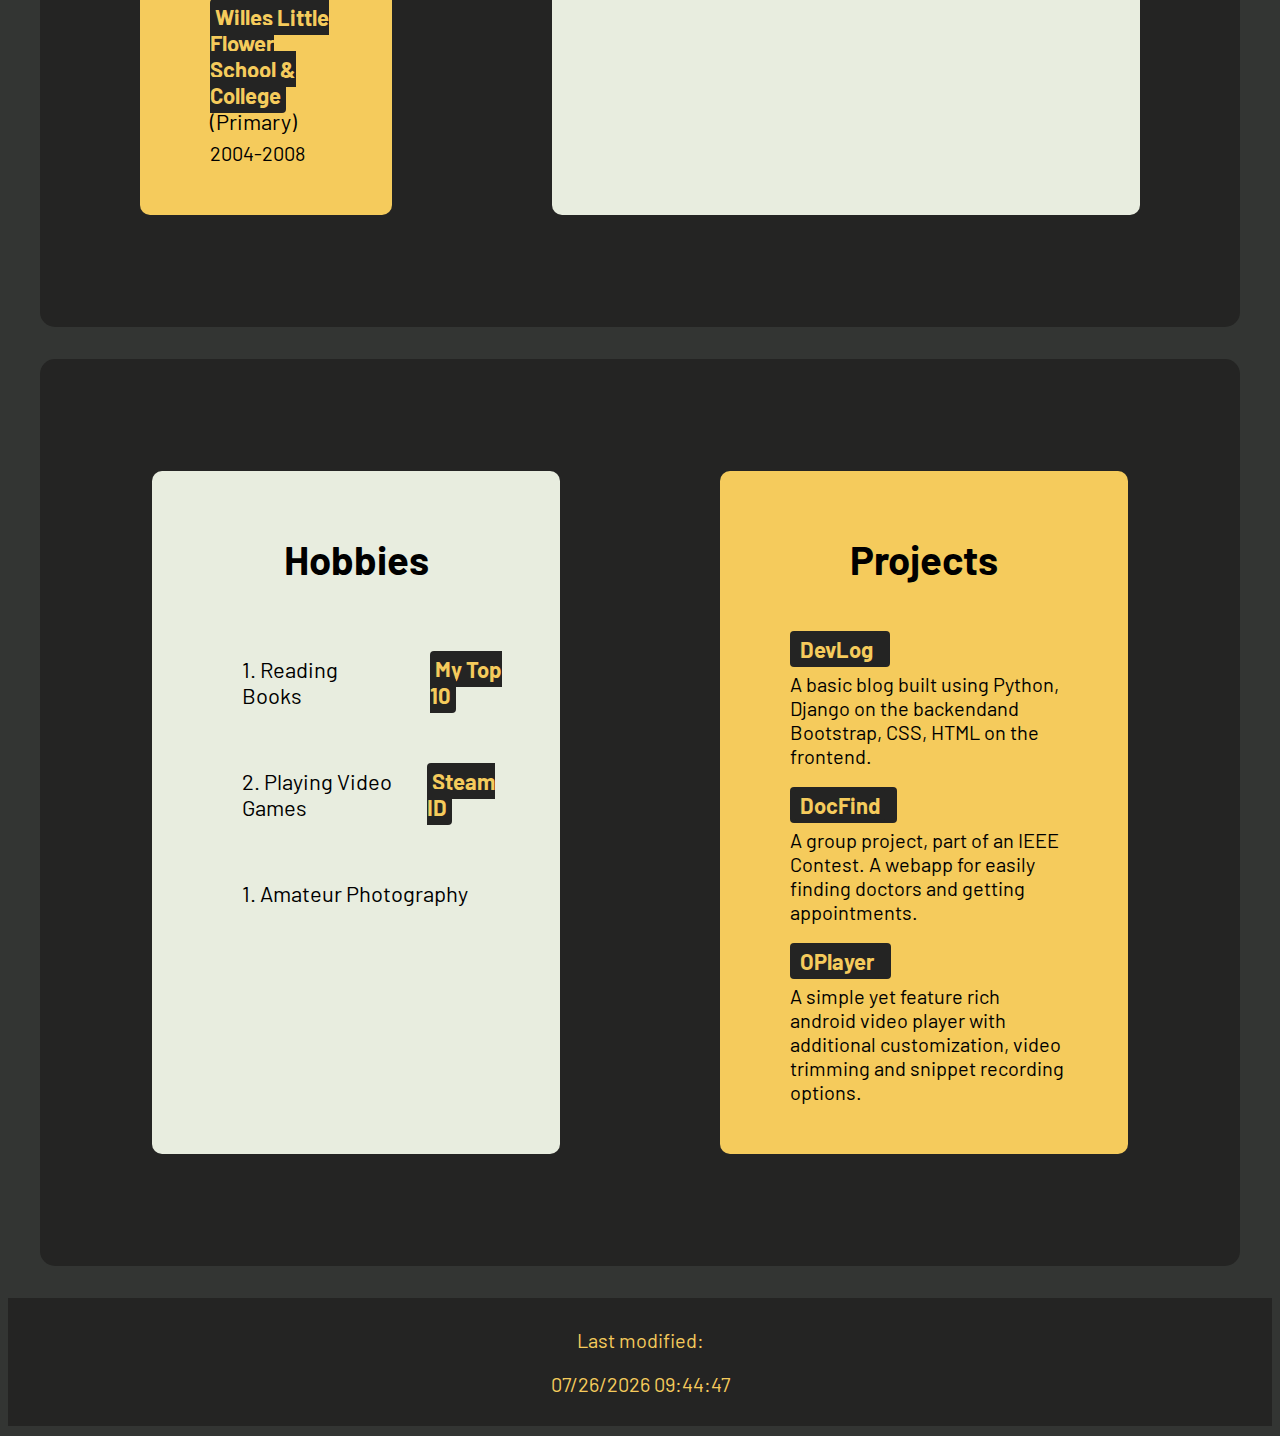
==== commit 9359dce0: "Remove erros found from validator" ====
--- a/about_me.html
+++ b/about_me.html
@@ -12,7 +12,7 @@
         <li><a class="navbar-item" href="home.html">Home</a></li>
         <li><a class="navbar-item" href="learn.html">Learn</a></li>
         <li><a class="navbar-item" href="about_course.html">About CSE391</a></li>
-        <li><a class="active navbar-item" href="#">About Me</a></li>        
+        <li><a class="active navbar-item" href="#">About Me</a></li>
     </ul>
 
     <section class="name-section">
@@ -55,7 +55,8 @@
                         </div>
                         <div style="font-size: 20px;">
                         <div class="school-time">Summer 2018 - Present</div>
-                        <div class="school-subject">Major in Computer Science</div> <br />
+                        <div class="school-subject">Major in Computer Science</div>
+                        </div><br />
                     </li>
                     <li>
                         <div class="school-name">
@@ -65,7 +66,8 @@
                         </div>
                         <div style="font-size: 20px;">
                         <div class="school-time">July 2015 - July 2017</div>
-                        <div class="school-subject">Subject: Sciences</div> <br />
+                        <div class="school-subject">Subject: Sciences</div>
+                        </div> <br />
                     </li>
                     <li>
                         <div class="school-name">
@@ -73,6 +75,7 @@
                         </div>
                         <div style="font-size: 20px;">
                         <div class="school-time">2009-2005</div> <br/>
+                        </div>
                     </li>
                     <li>
                         <div class="school-name">
@@ -80,7 +83,7 @@
                         </div>
                         <div style="font-size: 20px;">
                         <div class="school-time">2004-2008</div> <br/>
-                        <div>
+                    </div>
                     </li>
                 </ul>
             </div>
@@ -110,7 +113,7 @@
                         <td class="td-dark">React.Js</td>
                     </tr>
                     <tr style="width: 100%">
-                        <td  class="td-yellow"colspan="5" style="text-align: center;">PostGreSQL</td>
+                        <td  class="td-yellow" colspan="4" style="text-align: center;">PostGreSQL</td>
                     </tr>
                 </table>
             </div>
@@ -168,6 +171,7 @@
                         <div class="project-desc">A basic blog built using Python,
                             Django on the backendand  Bootstrap, CSS, HTML on the frontend.
                         </div> <br />
+                        </div>
                     </li>
                     <li>
                         <div class="school-name">
@@ -181,6 +185,7 @@
                         <div class="project-desc">A group project, part of an IEEE Contest.
                             A webapp for easily finding doctors and getting appointments.
                         </div> <br />
+                        </div>
                     </li>
                     <li>
                         <div class="school-name">
@@ -194,6 +199,7 @@
                         <div class="project-desc">A simple yet feature rich android video player
                             with additional customization, video trimming and snippet recording options.
                         </div> <br />
+                        </div>
                     </li>
                 </ul>
             </div>
@@ -206,7 +212,7 @@
             <p id="last-modified"></p>
         </div>
     </footer>
-    <script type="text/javascript">
+    <script>
         document.getElementById('last-modified').innerHTML = document.lastModified;
     </script>
 
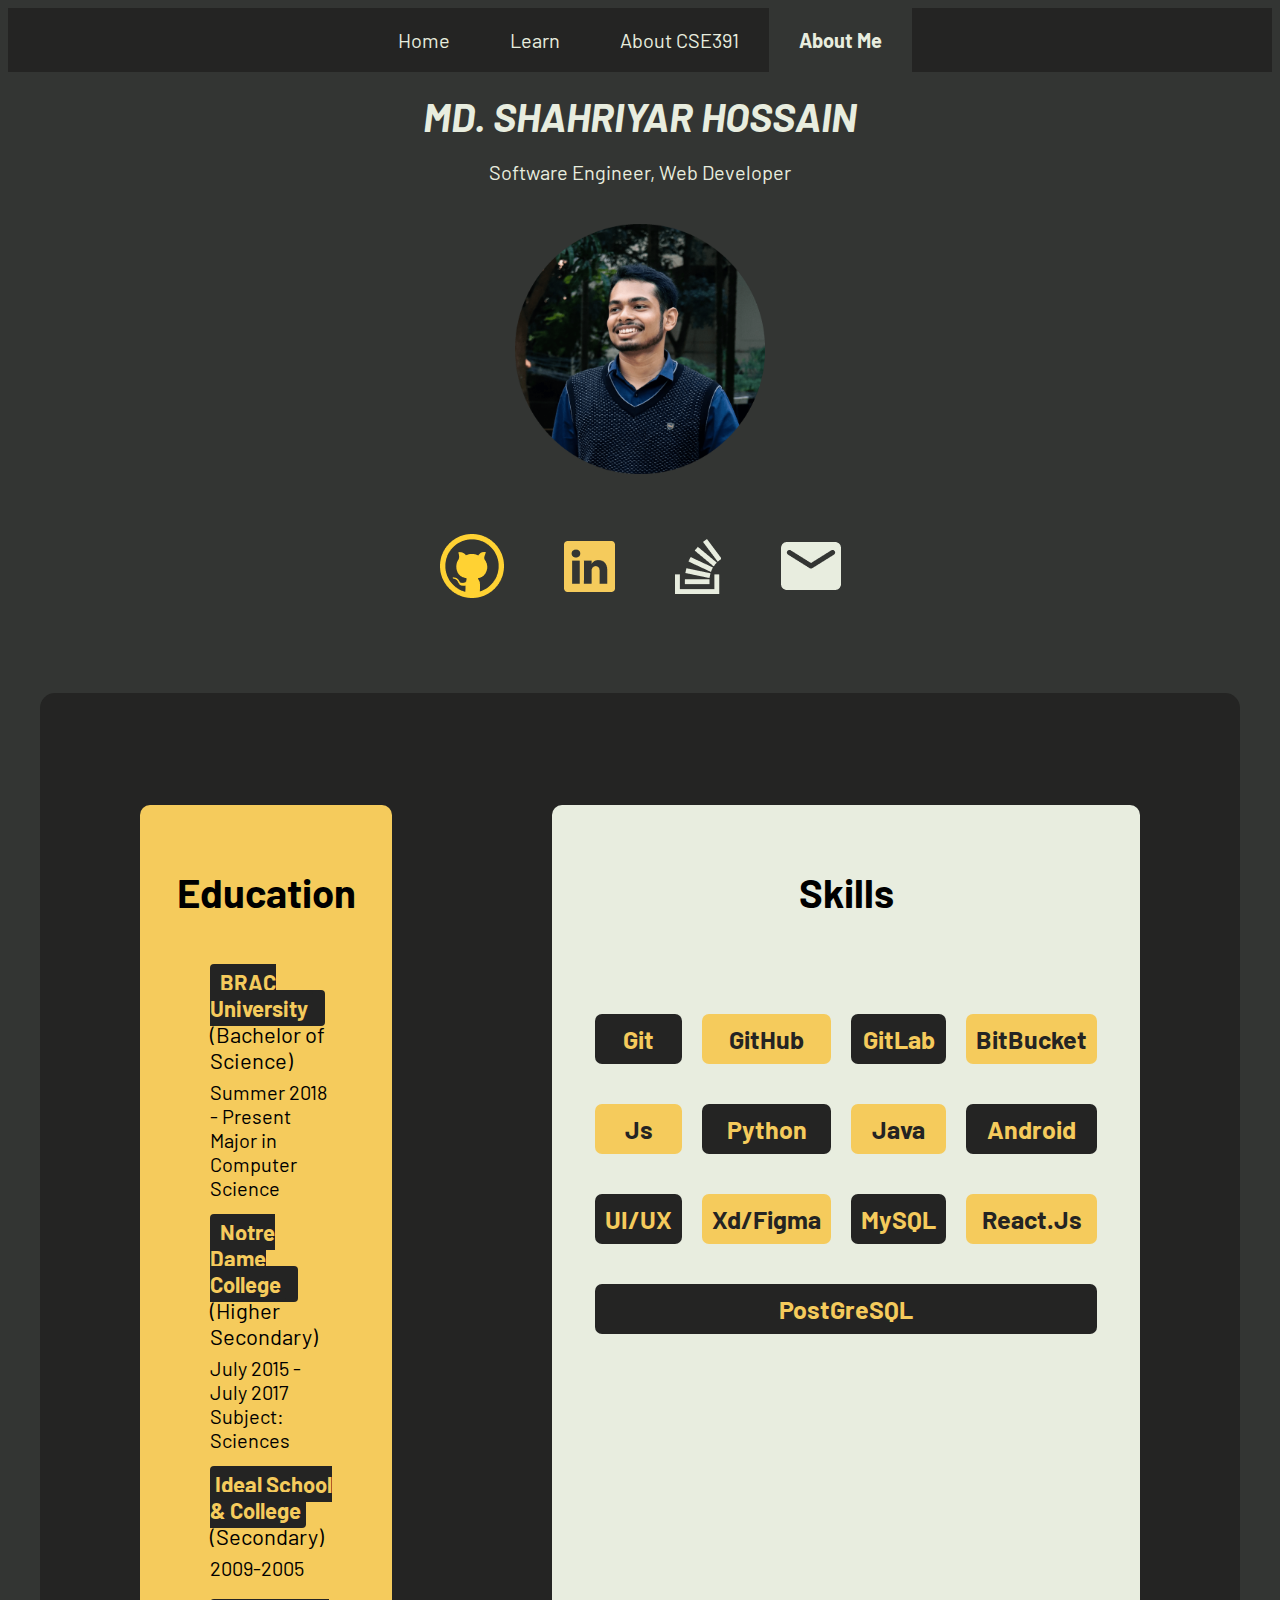
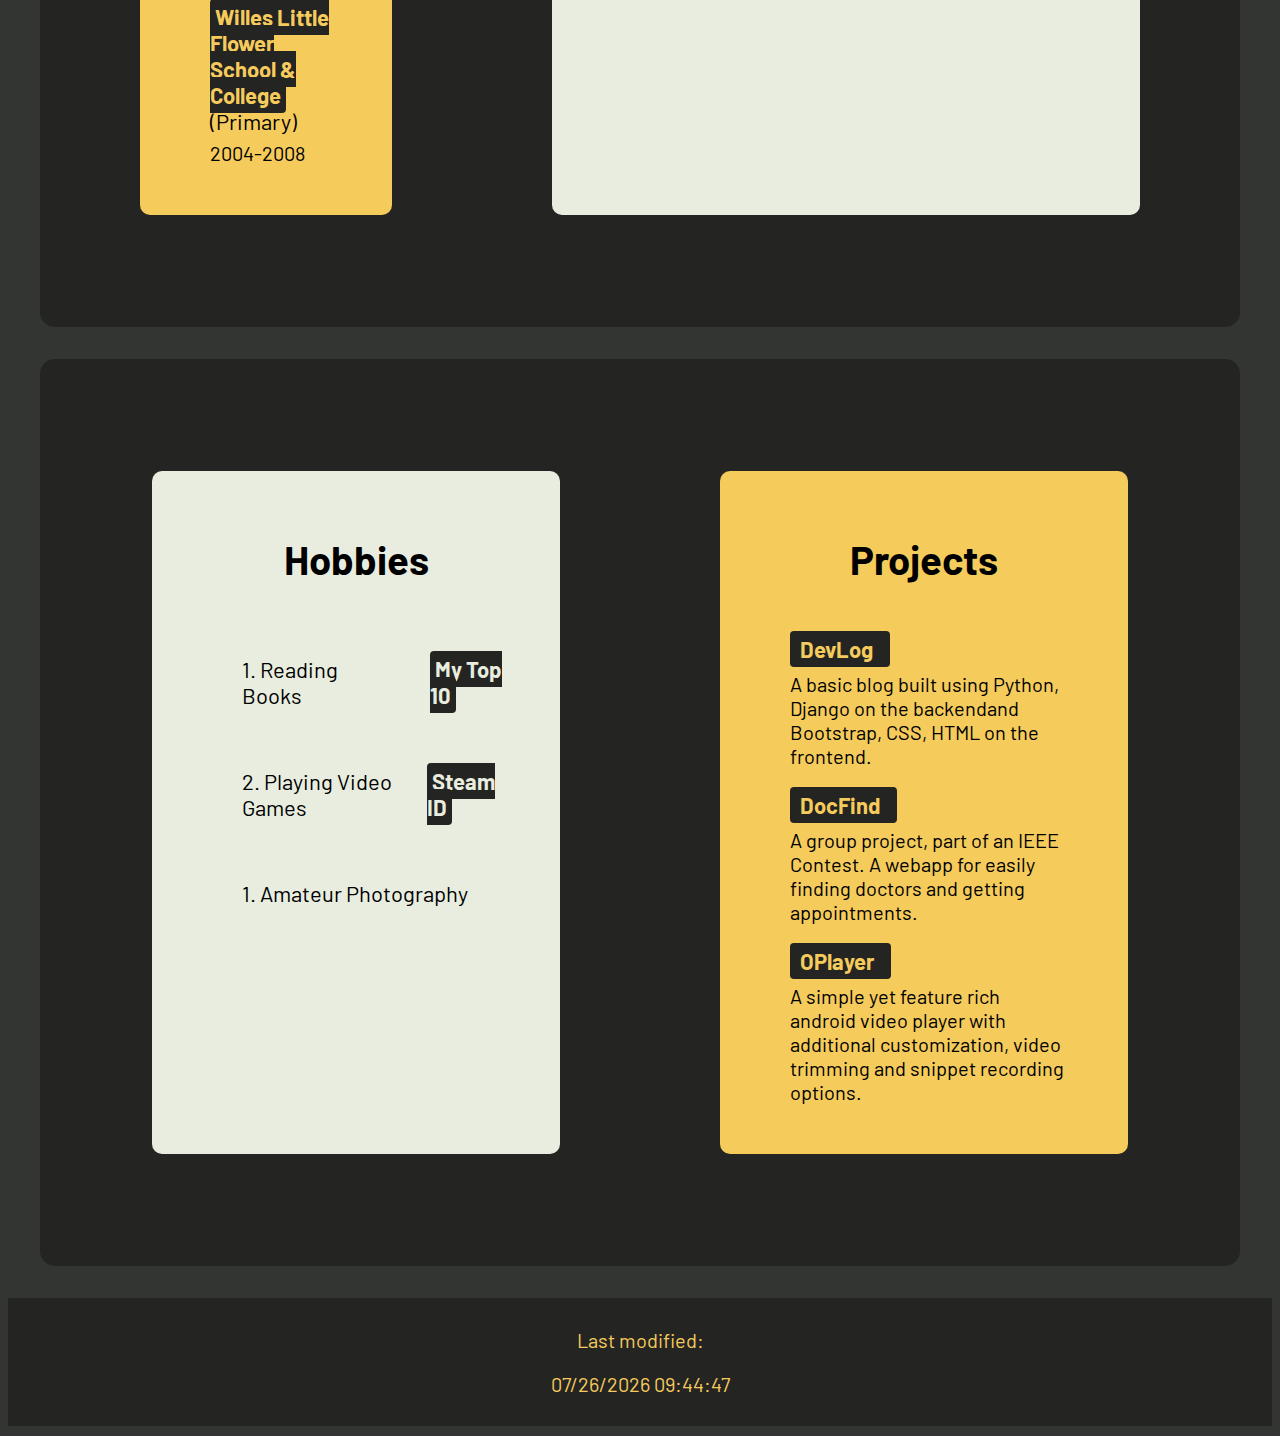
==== commit 6ee96b8a: "Correct Color matching" ====
--- a/about_me.html
+++ b/about_me.html
@@ -103,7 +103,7 @@
                     <tr>
                         <td class="td-dark">Js</td>
                         <td class="td-yellow">Python</td>
-                        <td class="td-dark">GitLab</td>
+                        <td class="td-dark">Java</td>
                         <td class="td-yellow">Android</td>
                     </tr>
                     <tr>
@@ -131,7 +131,7 @@
                                 1. Reading Books
                             </div>
                             <div style="margin-left: 20px;">
-                                <a class="dark-button" href="learn.html">My Top 10</a>
+                                <a class="dark-button-2" href="learn.html">My Top 10</a>
                             </div>
                             <br/>
                         </div>
@@ -140,7 +140,7 @@
                         <div class="hobbies">
                         <div style="margin-right: 10px;">2. Playing Video Games </div>
                         <div>
-                            <a class="dark-button" href="https://steamcommunity.com/id/the_real_shs/" target="_blank">Steam ID</a>
+                            <a class="dark-button-2" href="https://steamcommunity.com/id/the_real_shs/" target="_blank">Steam ID</a>
                         </div>
                         <br/>
                         </div>
--- a/css/master.css
+++ b/css/master.css
@@ -449,3 +449,14 @@
     padding: 10px;
     margin: 10px;
 }
+
+.dark-button-2 {
+    display: inline;
+    background-color: #242423;
+    color: #e8eddf;
+    padding: 5px;
+    border-radius: 4px;
+    font-weight: bold;
+    margin-right: 7px;
+
+}
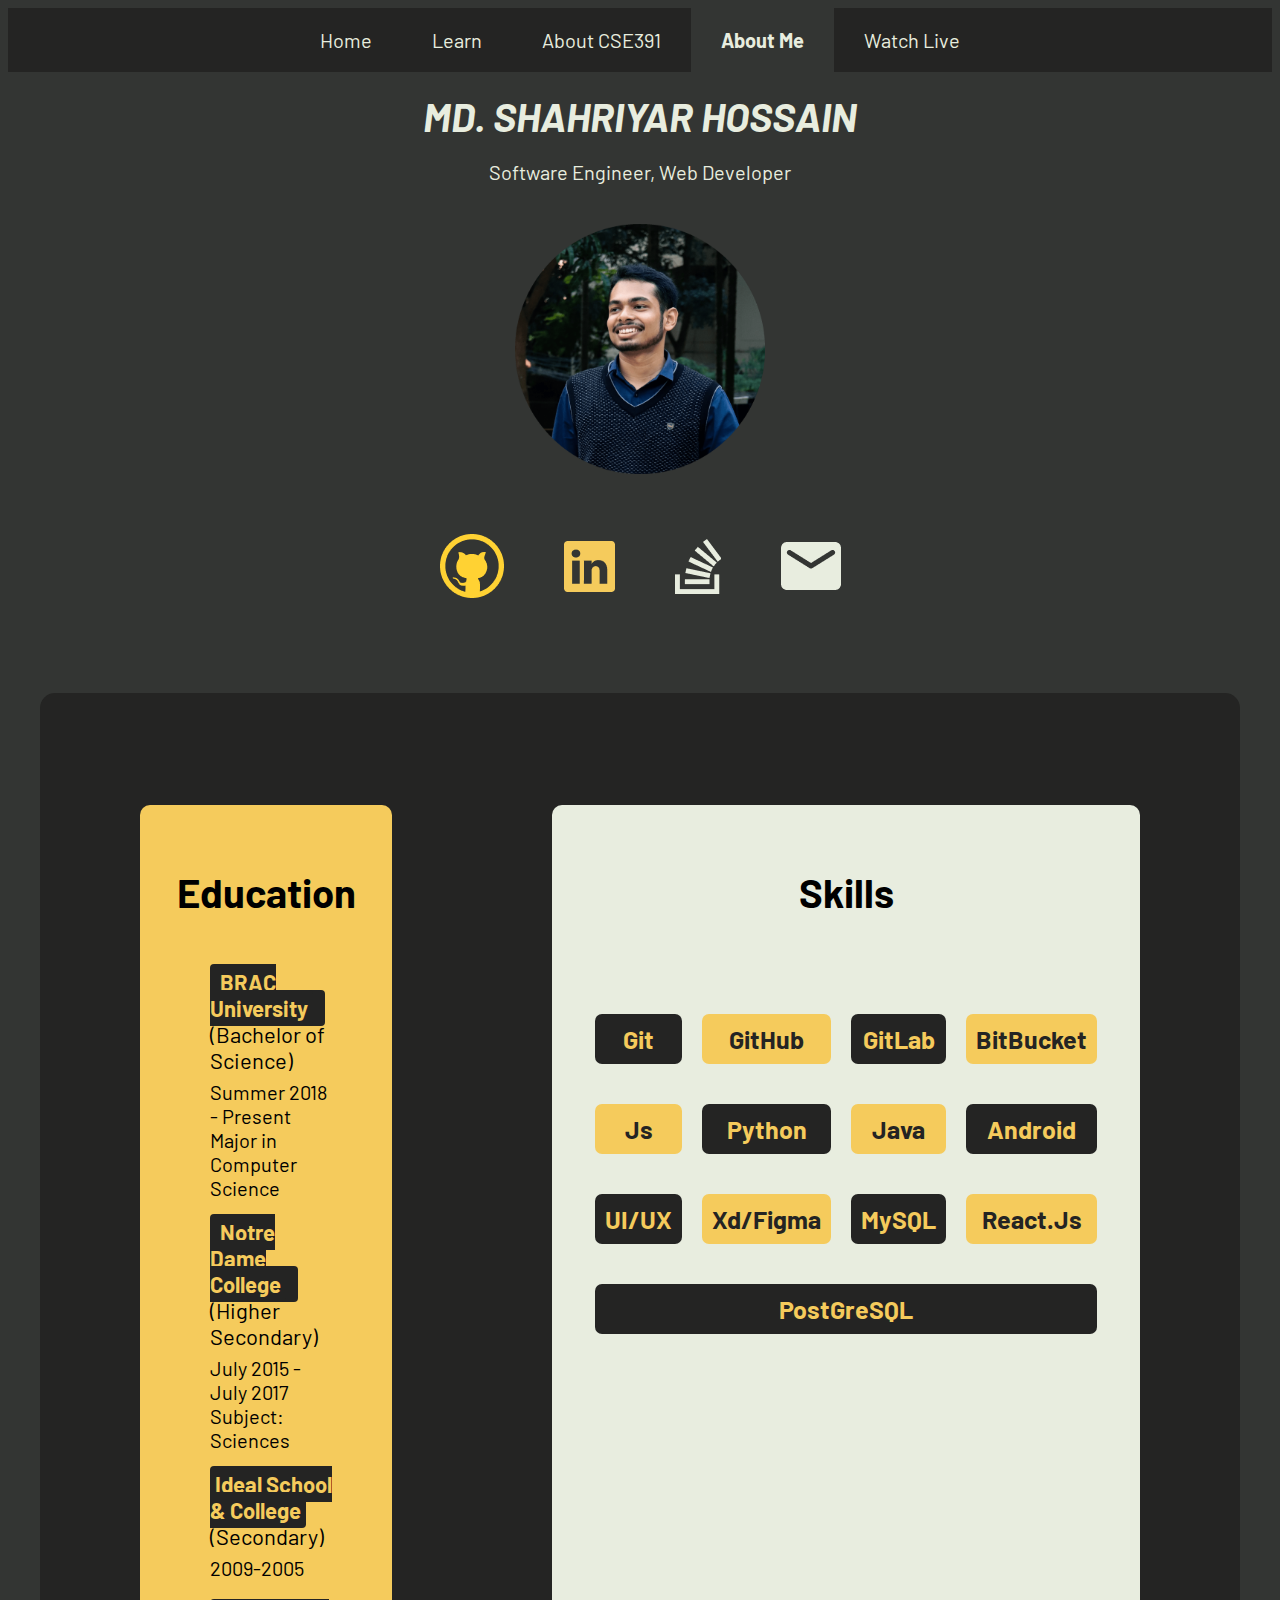
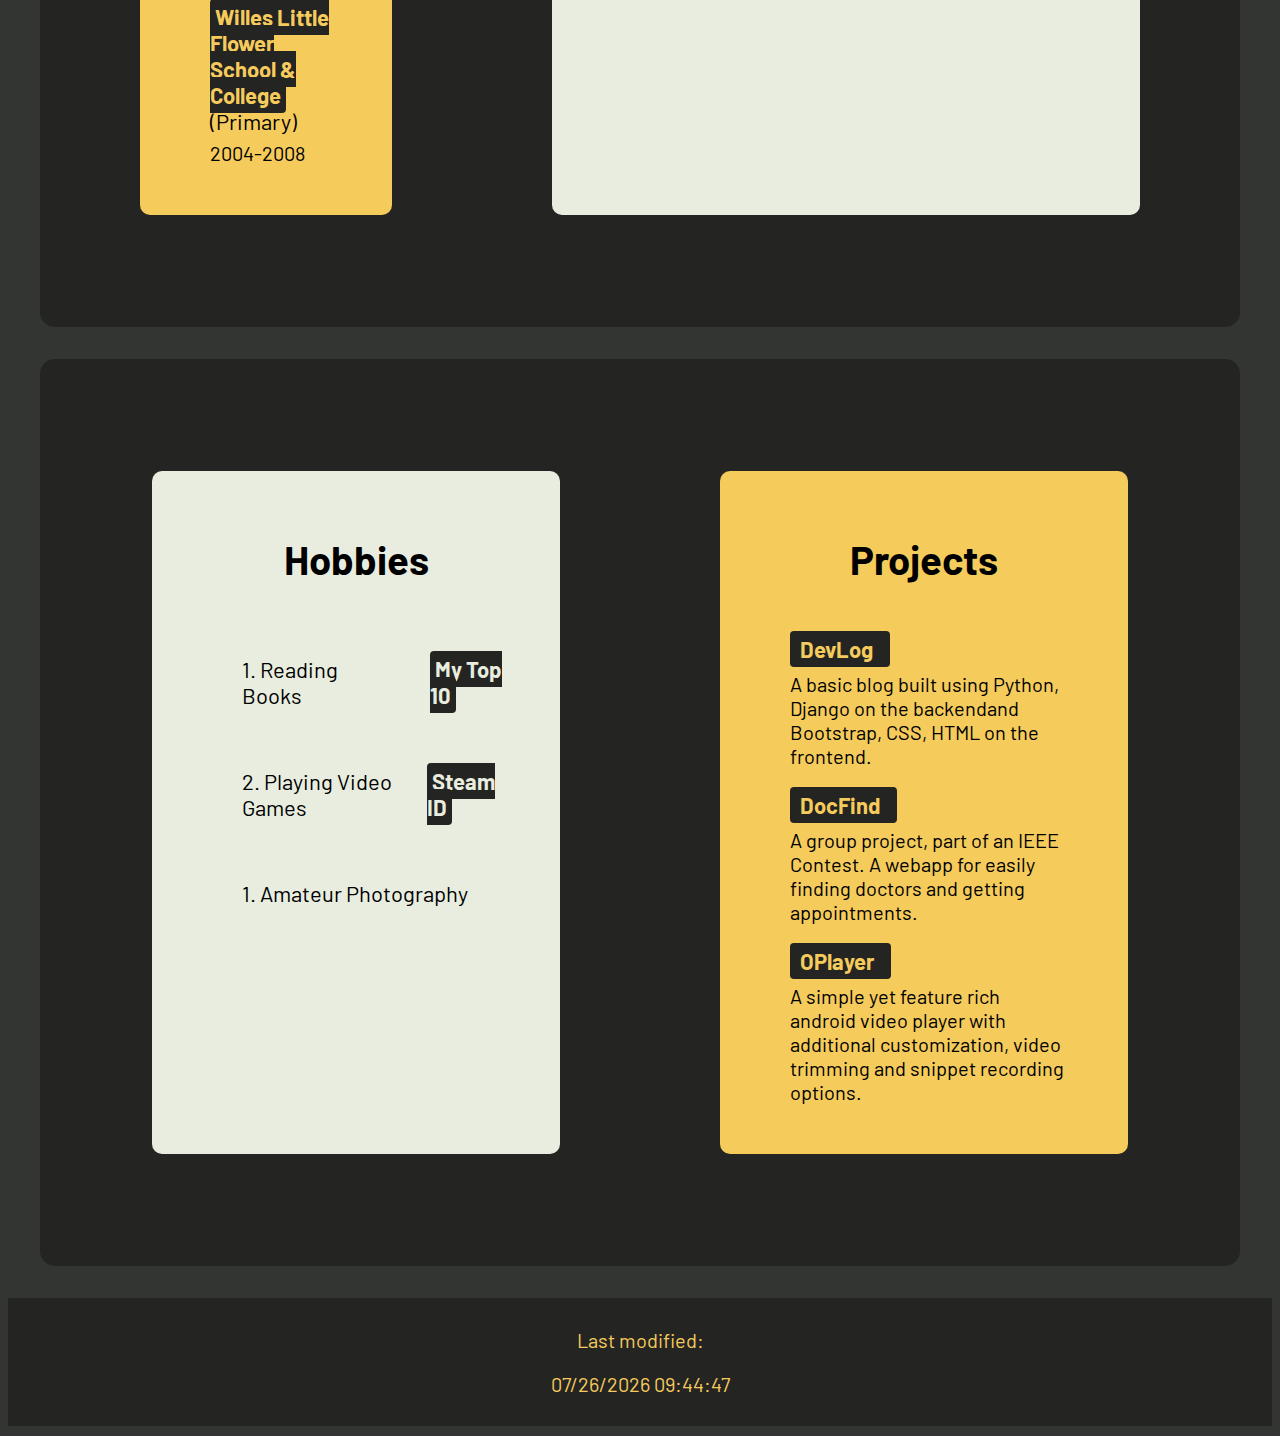
==== commit 7b5ac221: "Remove errors found from validators" ====
--- a/about_me.html
+++ b/about_me.html
@@ -13,6 +13,7 @@
         <li><a class="navbar-item" href="learn.html">Learn</a></li>
         <li><a class="navbar-item" href="about_course.html">About CSE391</a></li>
         <li><a class="active navbar-item" href="#">About Me</a></li>
+        <li><a class="navbar-item" href="watch_live.html">Watch Live</a></li>
     </ul>
 
     <section class="name-section">
